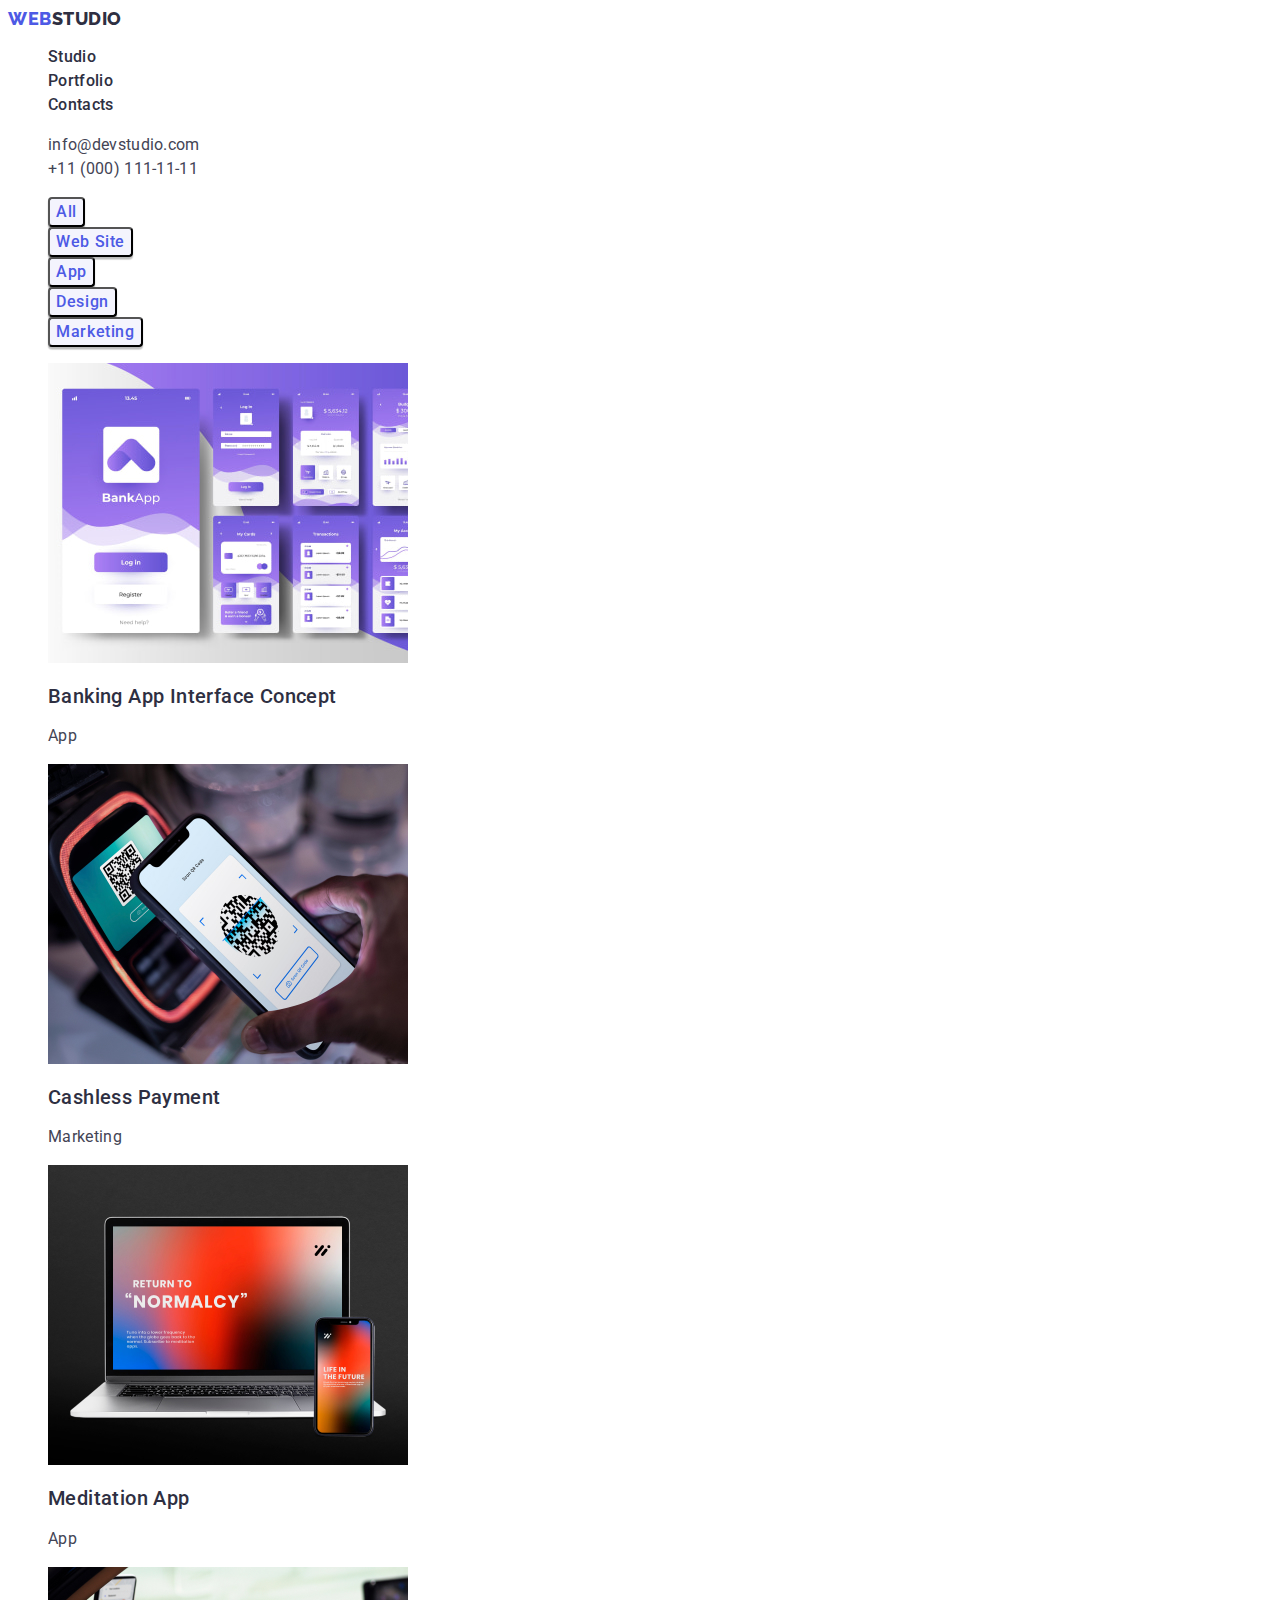
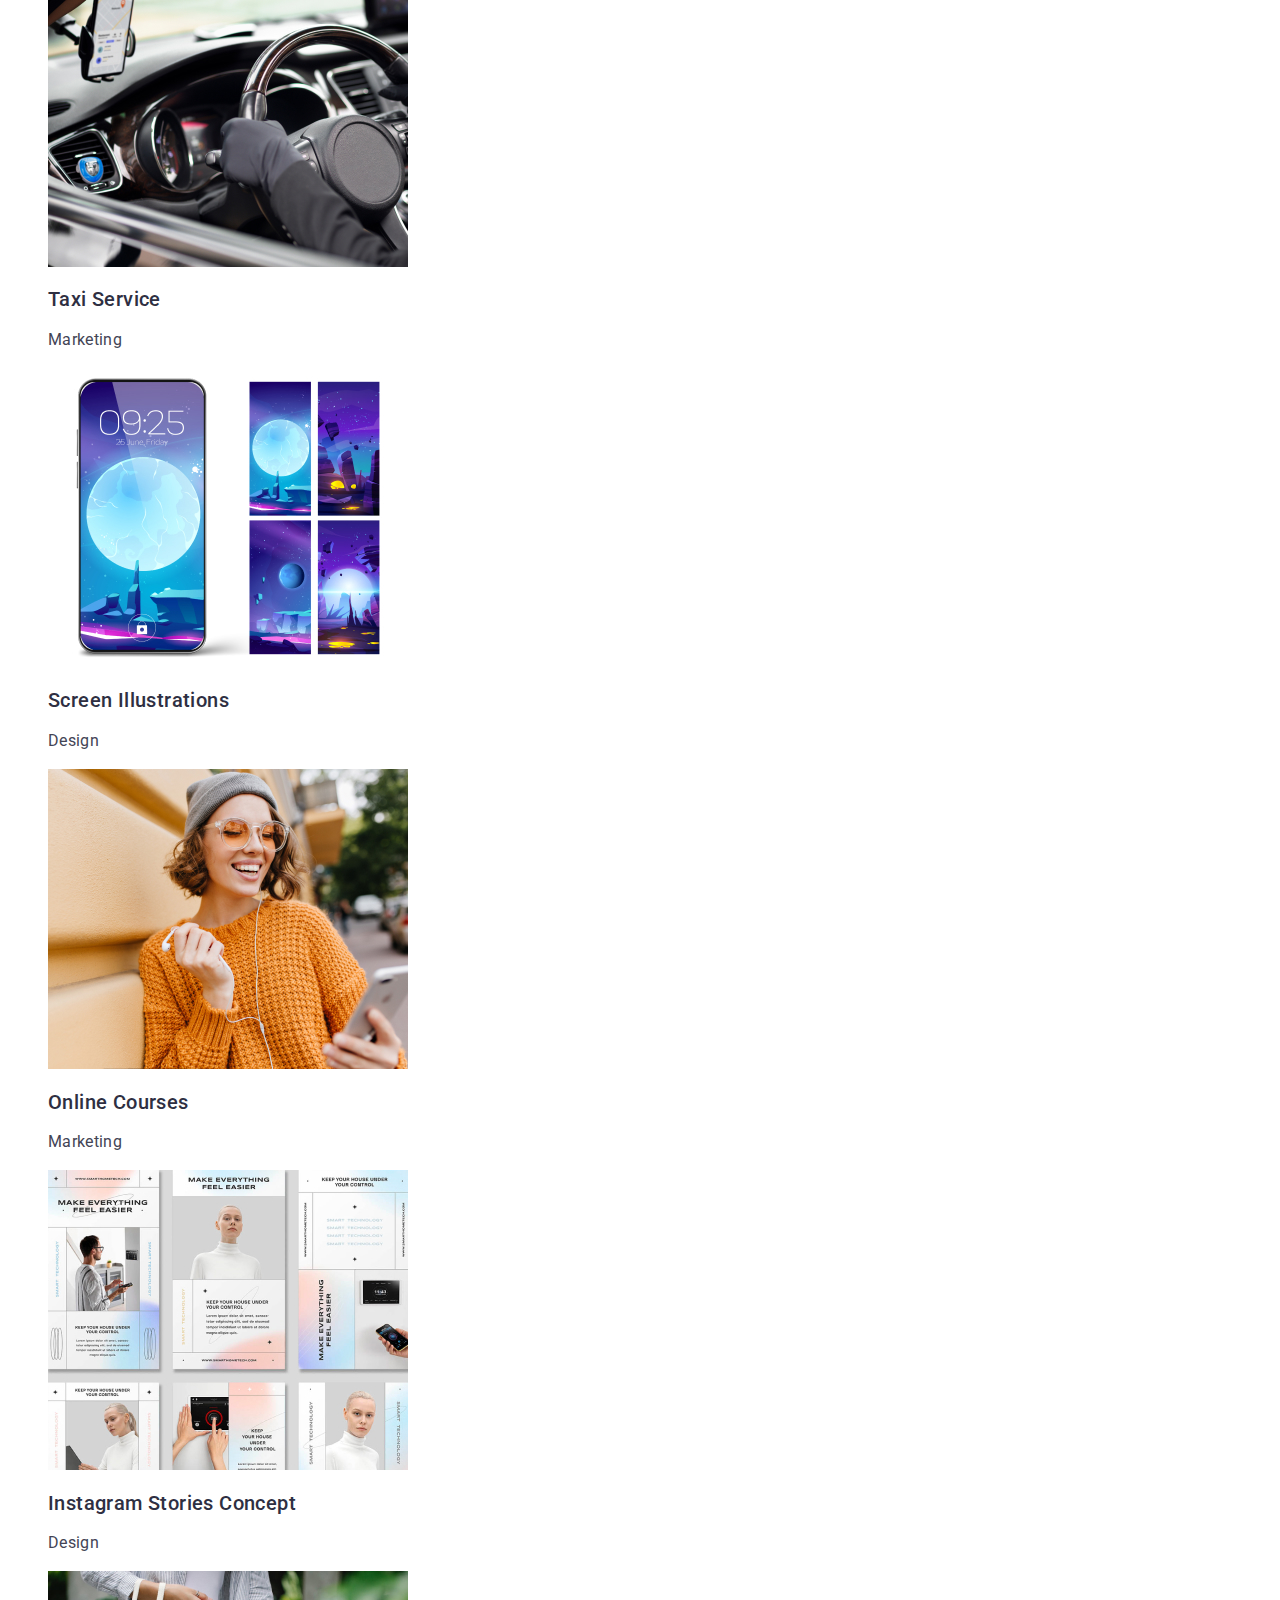
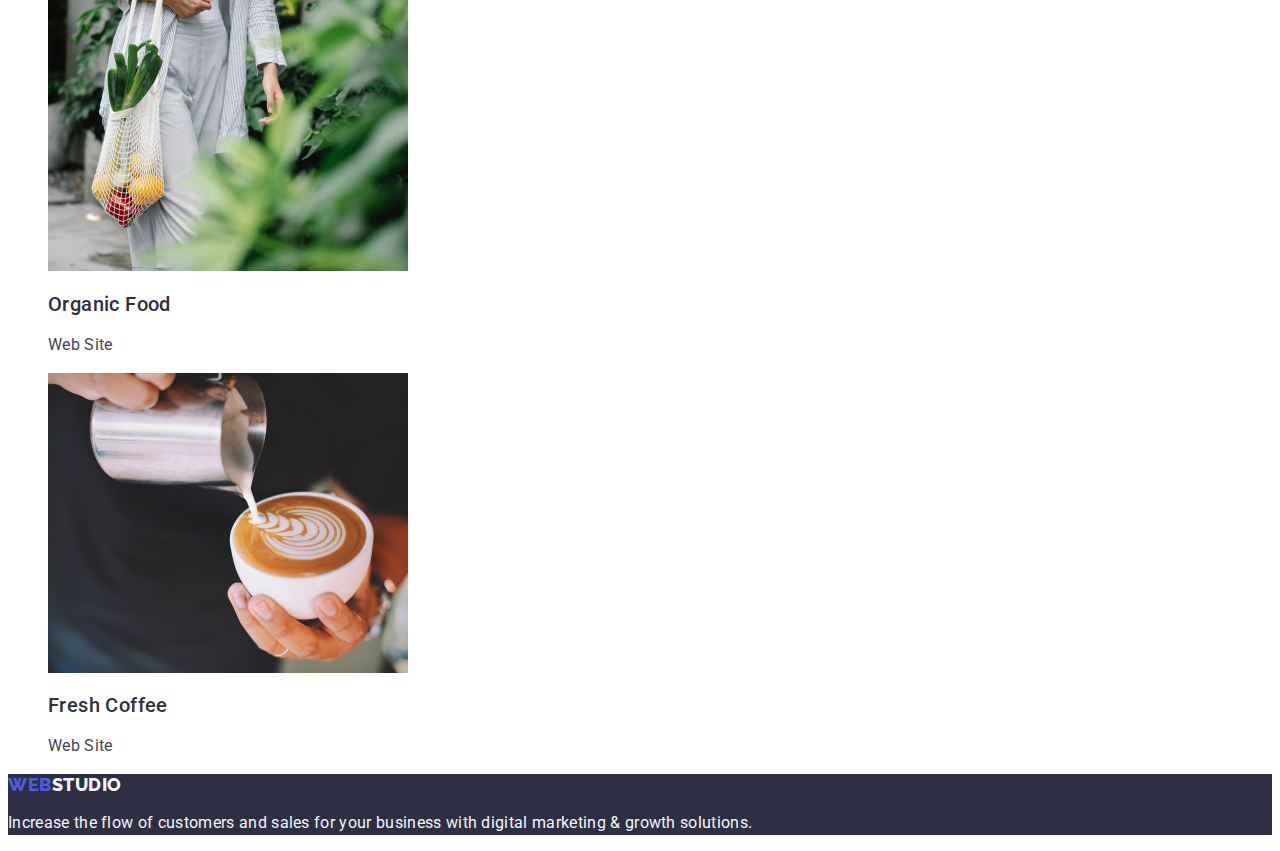
==== portfolio.html @ 4b286ef6 "hw3" ====
<!DOCTYPE html>
<html lang="en">
  <head>
    <meta charset="UTF-8" />
    <meta http-equiv="X-UA-Compatible" content="IE=edge" />
    <meta name="viewport" content="width=device-width, initial-scale=1.0" />
    <title>WebStudio</title>

    <link rel="preconnect" href="https://fonts.googleapis.com" />
    <link rel="preconnect" href="https://fonts.gstatic.com" crossorigin />
    <link
      href="https://fonts.googleapis.com/css2?family=Raleway:wght@800&family=Roboto:wght@400;500;700;900&display=swap"
      rel="stylesheet"
    />

    <link rel="stylesheet" href="./css/styles.css" />
  </head>
  <body class="body">
    <header class="header">
      <nav class="header-nav">
        <a class="logo link" href="./index.html">
          Web<span class="logo-span">Studio</span></a
        >
        <ul class="header-nav-list list">
          <li class="header-nav-items">
            <a class="header-nav-link link" href="./index.html">Studio</a>
          </li>
          <li class="header-nav-items">
            <a class="header-nav-link link" href="./portfolio.html"
              >Portfolio</a
            >
          </li>
          <li class="header-nav-items">
            <a class="header-nav-link link" href="">Contacts</a>
          </li>
        </ul>
      </nav>
      <address class="header-contact">
        <ul class="header-contact-list list">
          <li class="header-contact-item">
            <a class="header-contact-link link" href="mailto:info@devstudio.com"
              >info@devstudio.com</a
            >
          </li>
          <li class="header-contact-item">
            <a class="header-contact-link link" href="tel:+110001111111"
              >+11 (000) 111-11-11</a
            >
          </li>
        </ul>
      </address>
    </header>

    <!-- Filter or menu-->

    <main>
      <section>
        <h1 hidden>Portfolio</h1>
        <ul class="buttons-list list">
          <li>
            <button class="buttons-list-name button" type="button">All</button>
          </li>
          <li>
            <button class="buttons-list-name button" type="button">
              Web Site
            </button>
          </li>
          <li>
            <button class="buttons-list-name button" type="button">App</button>
          </li>
          <li>
            <button class="buttons-list-name button" type="button">
              Design
            </button>
          </li>
          <li>
            <button class="buttons-list-name button" type="button">
              Marketing
            </button>
          </li>
        </ul>

        <!-- Images Menu-->

        <ul class="works-list list">
          <li class="works-items">
            <a href="" class="link">
              <img
                class="works-images"
                src="./images/banking-app.jpg"
                alt="Banking App Interface Concept"
              />
              <h2 class="works-image-name">Banking App Interface Concept</h2>
              <p class="works-image-content">App</p>
            </a>
          </li>
          <li class="works-items">
            <a href="" class="link">
              <img
                class="works-images"
                src="./images/scan-qrc.jpg"
                alt="Cashless Payment"
              />
              <h2 class="works-image-name">Cashless Payment</h2>
              <p class="works-image-content">Marketing</p>
            </a>
          </li>
          <li class="works-items">
            <a href="" class="link">
              <img
                class="works-images"
                src="./images/medit-app.jpg"
                alt="Meditation App"
              />
              <h2 class="works-image-name">Meditation App</h2>
              <p class="works-image-content">App</p>
            </a>
          </li>
          <li class="works-items">
            <a href="" class="link">
              <img
                class="works-images"
                src="./images/taxi-service.jpg"
                alt="Taxi Service"
              />
              <h2 class="works-image-name">Taxi Service</h2>
              <p class="works-image-content">Marketing</p>
            </a>
          </li>
          <li class="works-items">
            <a href="" class="link">
              <img
                class="works-images"
                src="./images/scr-illust.jpg"
                alt="Screen Illustrations"
              />
              <h2 class="works-image-name">Screen Illustrations</h2>
              <p class="works-image-content">Design</p>
            </a>
          </li>
          <li class="works-items">
            <a href="" class="link">
              <img
                class="works-images"
                src="./images/online-cour.jpg"
                alt="Online Courses"
              />
              <h2 class="works-image-name">Online Courses</h2>
              <p class="works-image-content">Marketing</p>
            </a>
          </li>
          <li class="works-items">
            <a href="" class="link">
              <img
                class="works-images"
                src="./images/instagram.jpg"
                alt="Instagram Stories Concept"
              />
              <h2 class="works-image-name">Instagram Stories Concept</h2>
              <p class="works-image-content">Design</p>
            </a>
          </li>
          <li class="works-items">
            <a href="" class="link">
              <img
                class="works-images"
                src="./images/food.jpg"
                alt="Organic Food"
              />
              <h2 class="works-image-name">Organic Food</h2>
              <p class="works-image-content">Web Site</p>
            </a>
          </li>
          <li class="works-items">
            <a href="" class="link">
              <img
                class="works-images"
                src="./images/coffee.jpg"
                alt="Fresh Coffee"
              />
              <h2 class="works-image-name">Fresh Coffee</h2>
              <p class="works-image-content">Web Site</p>
            </a>
          </li>
        </ul>
      </section>
    </main>
    <footer class="footer">
      <a class="logo-footer link" href="./index.html"
        >Web<span class="footer-span">Studio</span></a
      >
      <p class="footer-content">
        Increase the flow of customers and sales for your business with digital
        marketing & growth solutions.
      </p>
    </footer>
  </body>
</html>
---- css/styles.css ----
:root {
  --navy-blue: #2e2f42;
  --slate: #434455;
  --white: #ffffff;
  --cornflower: #e7e9fc;
  --iris: #4d5ae5;
  --ocean: #404bbf;
  --cloud: #f4f4fd;
}

body {
  font-family: "Roboto", sans-serif;
  color: var(--slate);
  background-color: var(--white);
}

.button {
  cursor: pointer;
}

.link {
  text-decoration: none;
}
.link:hover,
.link:focus {
  color: var(--ocean);
}

.list {
  list-style: none;
}
/* Header */

/* .header {
} */

/* .header-nav {
} */

.logo {
  font-family: "Raleway", sans-serif;
  font-weight: 800;
  font-size: 18px;
  line-height: 1.17;
  letter-spacing: 0.03em;
  text-transform: uppercase;
  color: var(--iris);
}

.logo-span {
  color: var(--navy-blue);
}

/* .header-nav-list {
} */

/* .header-nav-items {
} */

.header-nav-link {
  font-weight: 500;
  font-size: 16px;
  line-height: 1.5;
  letter-spacing: 0.02em;
  color: var(--navy-blue);
}

.header-contact {
  font-style: normal;
}

/* .header-contact-list {
} */

/* .header-contact-item {
} */

.header-contact-link {
  font-size: 16px;
  line-height: 1.5;
  letter-spacing: 0.02em;
  color: var(--slate);
}

/* Hero image */

.hero {
  background-color: var(--navy-blue);
}
.hero-title {
  font-weight: 700;
  font-size: 56px;
  line-height: 1.07;
  text-align: center;
  letter-spacing: 0.02em;
  color: var(--white);
}
.hero-button {
  font-family: "Roboto", sans-serif;
  width: 169px;
  height: 56px;
  background-color: var(--iris);
  box-shadow: 0px 4px 4px rgba(0, 0, 0, 0.15);
  border-radius: 4px;

  font-weight: 500;
  font-size: 16px;
  line-height: 1.5;
  letter-spacing: 0.04em;
  color: var(--white);
}

.hero-button:focus,
.hero-button:hover {
  background-color: var(--ocean);
  color: var(--ocean);
}

/* Technology list */

/* .technology {
} */

/* .technology-title{
 } */

/* .technology-list {
} */

.technology-list-items {
  width: 264px;
}
.technology-items-name {
  font-weight: 500;
  font-size: 20px;
  line-height: 1.2;
  letter-spacing: 0.02em;
  color: var(--navy-blue);
}
.technology-items-content {
  font-size: 16px;
  line-height: 1.5;
  letter-spacing: 0.02em;
  color: var(--slate);
}

/* Product list */

/* .product {
} */

.product-title {
  font-weight: 700;
  font-size: 36px;
  line-height: 1.11;
  text-align: center;
  letter-spacing: 0.02em;
  text-transform: capitalize;
  color: var(--navy-blue);
}

/* .product-list {
} */

/* .product-list-items {
} */

/* .product-images {
} */

/* Team */

.team {
  background: var(--cloud);
}
.team-title {
  font-weight: 700;
  font-size: 36px;
  line-height: 1.11;
  text-align: center;
  letter-spacing: 0.02em;
  text-transform: capitalize;
  color: var(--navy-blue);
}

/* .team-list {
} */

.team-list-items {
  background: var(--white);
  box-shadow: 0px 1px 6px rgba(46, 47, 66, 0.08),
    0px 1px 1px rgba(46, 47, 66, 0.16), 0px 2px 1px rgba(46, 47, 66, 0.08);
  border-radius: 0px 0px 4px 4px;
}

.team-item-photo {
  width: 264px;
  height: 260px;
}

.team-person-name {
  font-weight: 500;
  font-size: 20px;
  line-height: 1.2;
  text-align: center;
  letter-spacing: 0.02em;
  color: var(--navy-blue);
}

.team-person-job {
  font-weight: 400;
  font-size: 16px;
  line-height: 1.5;
  text-align: center;
  letter-spacing: 0.02em;
  color: var(--slate);
}

/* Footer */

.footer {
  background: var(--navy-blue);
}

.logo-footer {
  font-family: "Raleway", sans-serif;
  font-weight: 800;
  font-size: 18px;
  line-height: 1.17;
  align-items: center;
  letter-spacing: 0.03em;
  color: var(--iris);
  text-transform: uppercase;
}

.footer-span {
  color: var(--cloud);
}

.footer-content {
  font-size: 16px;
  line-height: 1.5;
  letter-spacing: 0.02em;
  color: var(--cloud);
}

/* Portfolio page */

/* .buttons {
} */

/* .buttons-list {
 
} */

.buttons-list-name:hover,
.buttons-list-name:focus {
  color: var(--white);
  background: var(--ocean);
}

.buttons-list-name {
  font-family: "Roboto", sans-serif;
  font-weight: 500;
  font-size: 16px;
  line-height: 24px;
  text-align: center;
  letter-spacing: 0.04em;
  color: var(--iris);
  background: var(--cloud);
  box-shadow: 0px 3px 1px rgba(0, 0, 0, 0.1), 0px 2px 1px rgba(0, 0, 0, 0.08),
    0px 2px 2px rgba(0, 0, 0, 0.12);
  border-radius: 4px;
}

/* Works list */

/* .works-list {
} */

/* .works-items {
} */

/* .works-images {
} */

.works-image-name {
  font-weight: 500;
  font-size: 20px;
  line-height: 1.2;
  letter-spacing: 0.02em;
  color: var(--navy-blue);
}
.works-image-content {
  font-size: 16px;
  line-height: 1.5;
  letter-spacing: 0.02em;
  color: var(--slate);
}
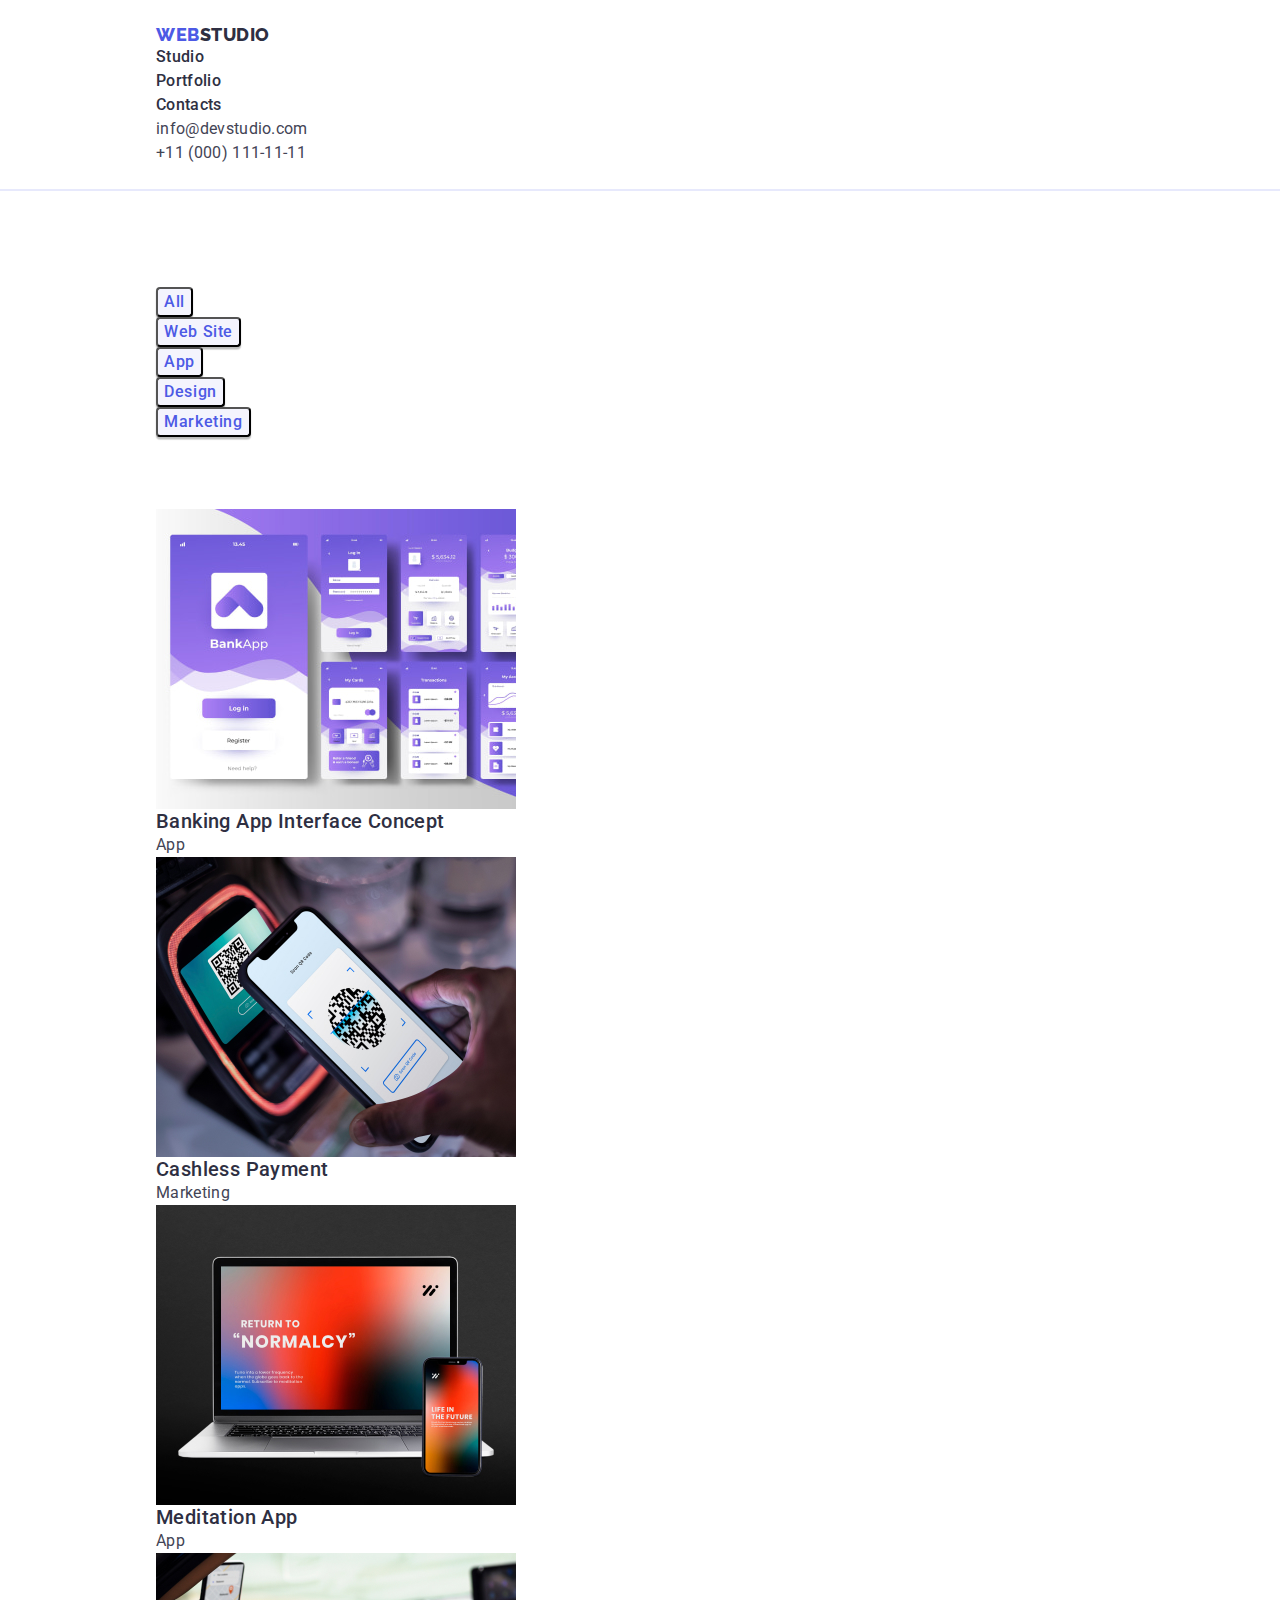
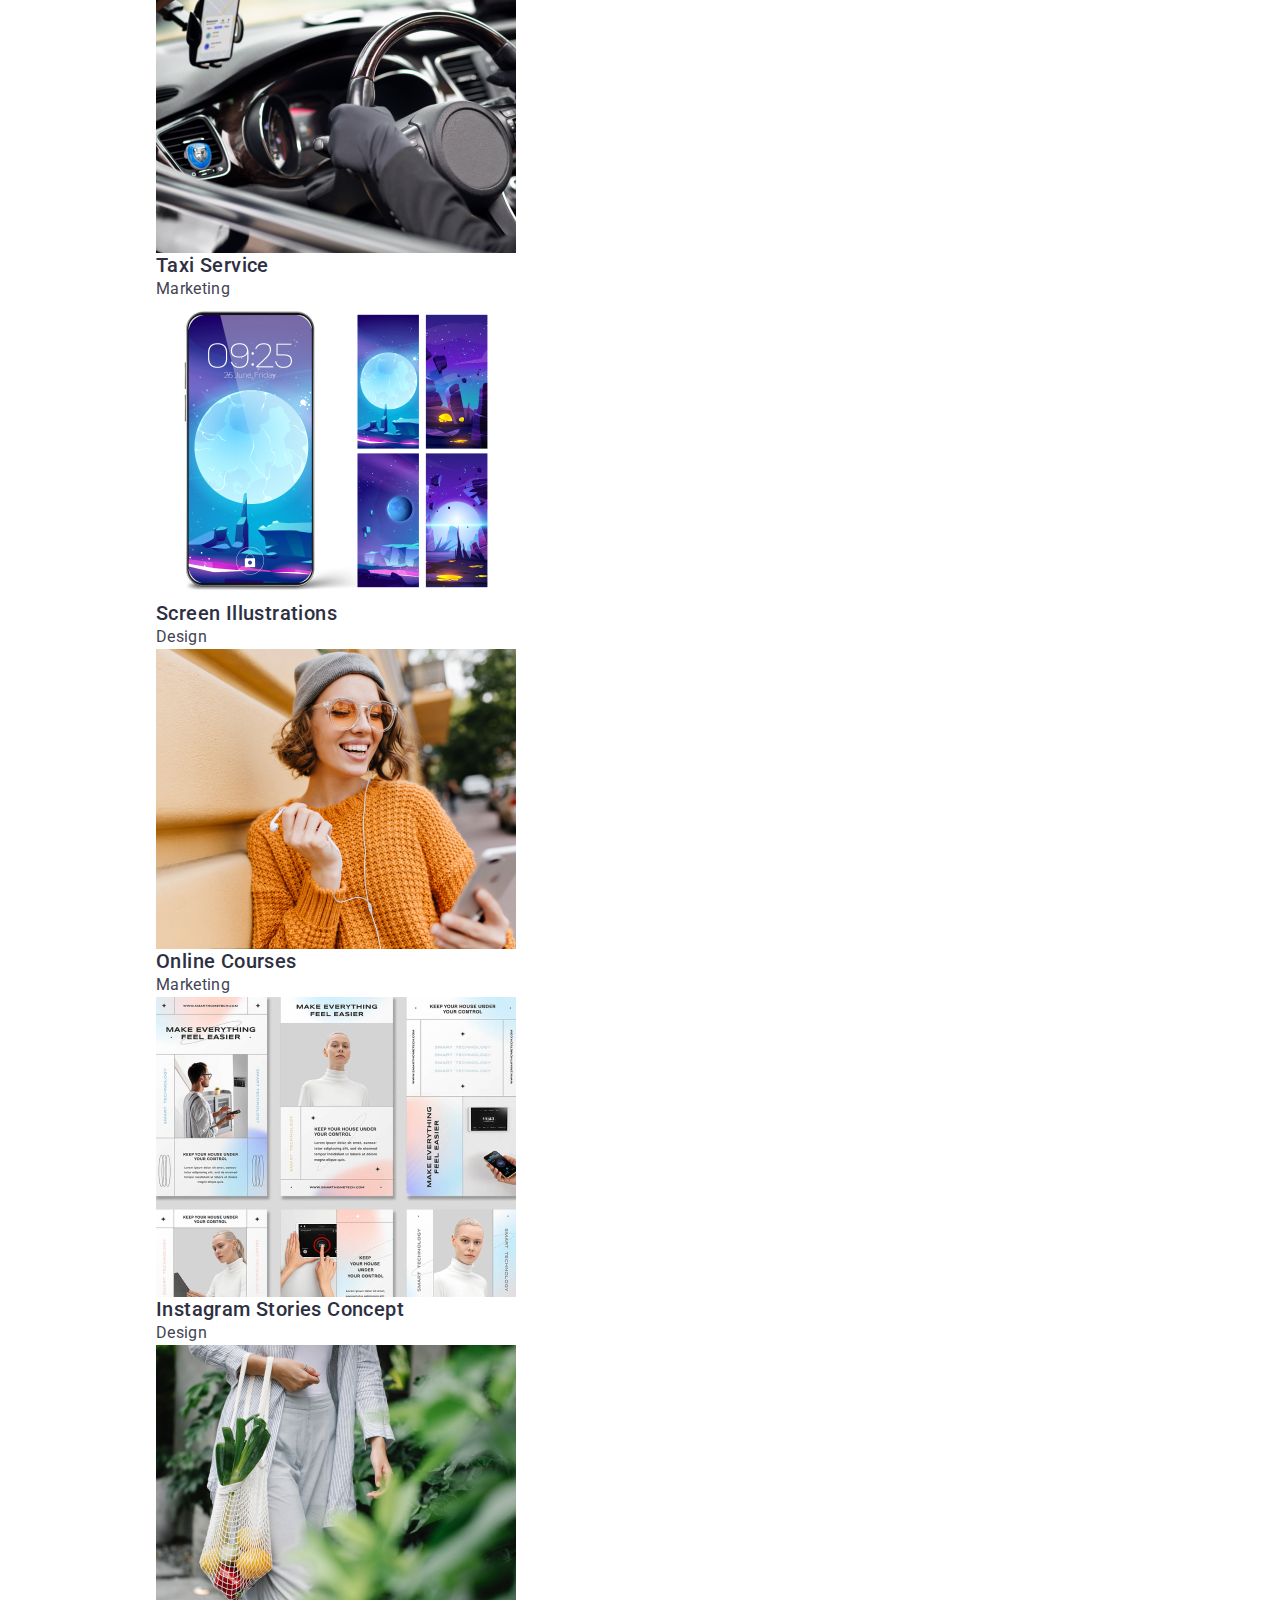
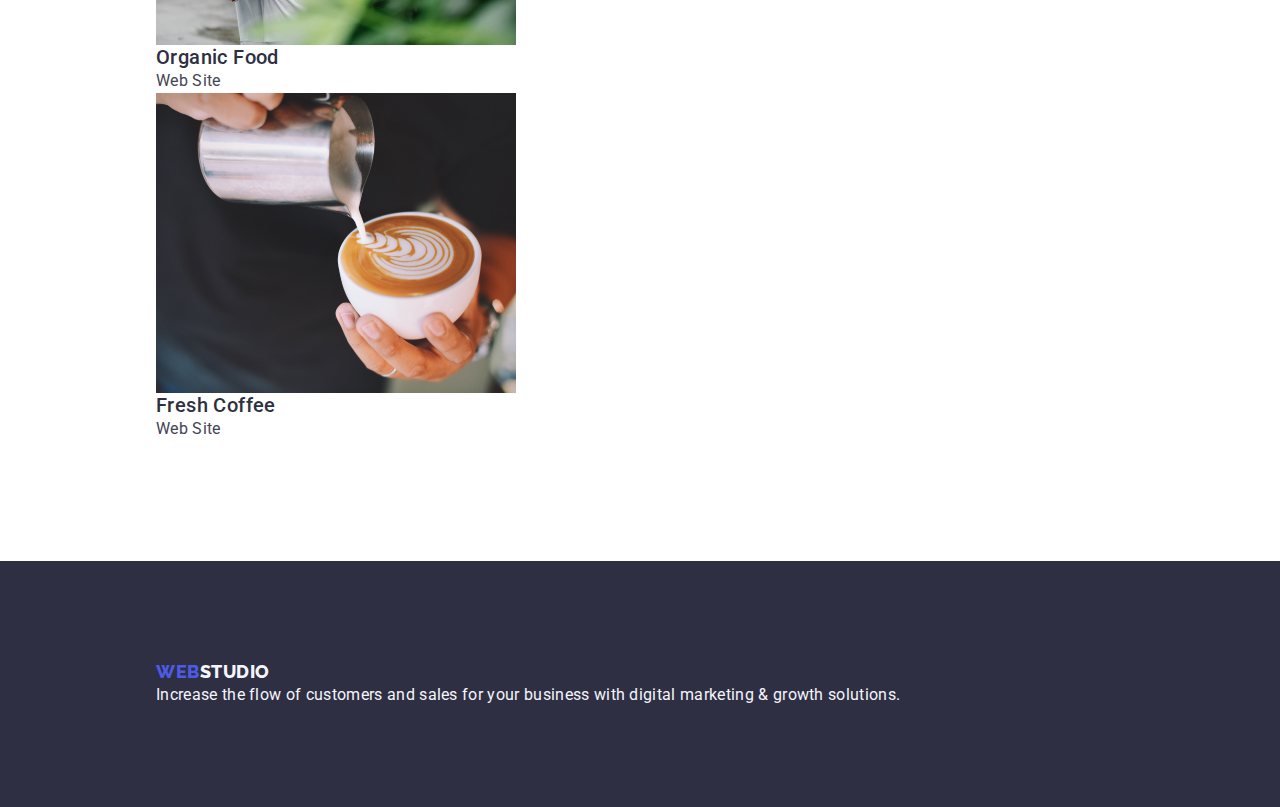
==== commit 13fef782: "1/2 work done" ====
--- a/portfolio.html
+++ b/portfolio.html
@@ -13,186 +13,206 @@
       rel="stylesheet"
     />
 
+    <link
+      rel="stylesheet"
+      href="https://cdnjs.cloudflare.com/ajax/libs/modern-normalize/1.1.0/modern-normalize.css"
+      integrity="sha512-Y0MM+V6ymRKN2zStTqzQ227DWhhp4Mzdo6gnlRnuaNCbc+YN/ZH0sBCLTM4M0oSy9c9VKiCvd4Jk44aCLrNS5Q=="
+      crossorigin="anonymous"
+      referrerpolicy="no-referrer"
+    />
+
     <link rel="stylesheet" href="./css/styles.css" />
   </head>
   <body class="body">
     <header class="header">
-      <nav class="header-nav">
-        <a class="logo link" href="./index.html">
-          Web<span class="logo-span">Studio</span></a
-        >
-        <ul class="header-nav-list list">
-          <li class="header-nav-items">
-            <a class="header-nav-link link" href="./index.html">Studio</a>
-          </li>
-          <li class="header-nav-items">
-            <a class="header-nav-link link" href="./portfolio.html"
-              >Portfolio</a
-            >
-          </li>
-          <li class="header-nav-items">
-            <a class="header-nav-link link" href="">Contacts</a>
-          </li>
-        </ul>
-      </nav>
-      <address class="header-contact">
-        <ul class="header-contact-list list">
-          <li class="header-contact-item">
-            <a class="header-contact-link link" href="mailto:info@devstudio.com"
-              >info@devstudio.com</a
-            >
-          </li>
-          <li class="header-contact-item">
-            <a class="header-contact-link link" href="tel:+110001111111"
-              >+11 (000) 111-11-11</a
-            >
-          </li>
-        </ul>
-      </address>
+      <div class="container">
+        <nav class="header-nav">
+          <a class="logo link" href="./index.html">
+            Web<span class="logo-span">Studio</span></a
+          >
+          <ul class="header-nav-list list">
+            <li class="header-nav-items">
+              <a class="header-nav-link link" href="./index.html">Studio</a>
+            </li>
+            <li class="header-nav-items">
+              <a class="header-nav-link link" href="./portfolio.html"
+                >Portfolio</a
+              >
+            </li>
+            <li class="header-nav-items">
+              <a class="header-nav-link link" href="">Contacts</a>
+            </li>
+          </ul>
+        </nav>
+        <address class="header-contact">
+          <ul class="header-contact-list list">
+            <li class="header-contact-item">
+              <a
+                class="header-contact-link link"
+                href="mailto:info@devstudio.com"
+                >info@devstudio.com</a
+              >
+            </li>
+            <li class="header-contact-item">
+              <a class="header-contact-link link" href="tel:+110001111111"
+                >+11 (000) 111-11-11</a
+              >
+            </li>
+          </ul>
+        </address>
+      </div>
     </header>
 
     <!-- Filter or menu-->
 
     <main>
-      <section>
-        <h1 hidden>Portfolio</h1>
-        <ul class="buttons-list list">
-          <li>
-            <button class="buttons-list-name button" type="button">All</button>
-          </li>
-          <li>
-            <button class="buttons-list-name button" type="button">
-              Web Site
-            </button>
-          </li>
-          <li>
-            <button class="buttons-list-name button" type="button">App</button>
-          </li>
-          <li>
-            <button class="buttons-list-name button" type="button">
-              Design
-            </button>
-          </li>
-          <li>
-            <button class="buttons-list-name button" type="button">
-              Marketing
-            </button>
-          </li>
-        </ul>
-
-        <!-- Images Menu-->
-
-        <ul class="works-list list">
-          <li class="works-items">
-            <a href="" class="link">
-              <img
-                class="works-images"
-                src="./images/banking-app.jpg"
-                alt="Banking App Interface Concept"
-              />
-              <h2 class="works-image-name">Banking App Interface Concept</h2>
-              <p class="works-image-content">App</p>
-            </a>
-          </li>
-          <li class="works-items">
-            <a href="" class="link">
-              <img
-                class="works-images"
-                src="./images/scan-qrc.jpg"
-                alt="Cashless Payment"
-              />
-              <h2 class="works-image-name">Cashless Payment</h2>
-              <p class="works-image-content">Marketing</p>
-            </a>
-          </li>
-          <li class="works-items">
-            <a href="" class="link">
-              <img
-                class="works-images"
-                src="./images/medit-app.jpg"
-                alt="Meditation App"
-              />
-              <h2 class="works-image-name">Meditation App</h2>
-              <p class="works-image-content">App</p>
-            </a>
-          </li>
-          <li class="works-items">
-            <a href="" class="link">
-              <img
-                class="works-images"
-                src="./images/taxi-service.jpg"
-                alt="Taxi Service"
-              />
-              <h2 class="works-image-name">Taxi Service</h2>
-              <p class="works-image-content">Marketing</p>
-            </a>
-          </li>
-          <li class="works-items">
-            <a href="" class="link">
-              <img
-                class="works-images"
-                src="./images/scr-illust.jpg"
-                alt="Screen Illustrations"
-              />
-              <h2 class="works-image-name">Screen Illustrations</h2>
-              <p class="works-image-content">Design</p>
-            </a>
-          </li>
-          <li class="works-items">
-            <a href="" class="link">
-              <img
-                class="works-images"
-                src="./images/online-cour.jpg"
-                alt="Online Courses"
-              />
-              <h2 class="works-image-name">Online Courses</h2>
-              <p class="works-image-content">Marketing</p>
-            </a>
-          </li>
-          <li class="works-items">
-            <a href="" class="link">
-              <img
-                class="works-images"
-                src="./images/instagram.jpg"
-                alt="Instagram Stories Concept"
-              />
-              <h2 class="works-image-name">Instagram Stories Concept</h2>
-              <p class="works-image-content">Design</p>
-            </a>
-          </li>
-          <li class="works-items">
-            <a href="" class="link">
-              <img
-                class="works-images"
-                src="./images/food.jpg"
-                alt="Organic Food"
-              />
-              <h2 class="works-image-name">Organic Food</h2>
-              <p class="works-image-content">Web Site</p>
-            </a>
-          </li>
-          <li class="works-items">
-            <a href="" class="link">
-              <img
-                class="works-images"
-                src="./images/coffee.jpg"
-                alt="Fresh Coffee"
-              />
-              <h2 class="works-image-name">Fresh Coffee</h2>
-              <p class="works-image-content">Web Site</p>
-            </a>
-          </li>
-        </ul>
+      <section class="portfolio">
+        <div class="container">
+          <h1 hidden>Portfolio</h1>
+          <ul class="buttons-list list">
+            <li>
+              <button class="buttons-list-name button" type="button">
+                All
+              </button>
+            </li>
+            <li>
+              <button class="buttons-list-name button" type="button">
+                Web Site
+              </button>
+            </li>
+            <li>
+              <button class="buttons-list-name button" type="button">
+                App
+              </button>
+            </li>
+            <li>
+              <button class="buttons-list-name button" type="button">
+                Design
+              </button>
+            </li>
+            <li>
+              <button class="buttons-list-name button" type="button">
+                Marketing
+              </button>
+            </li>
+          </ul>
+
+          <!-- Images Menu-->
+
+          <ul class="works-list list">
+            <li class="works-items">
+              <a href="" class="link">
+                <img
+                  class="works-images"
+                  src="./images/banking-app.jpg"
+                  alt="Banking App Interface Concept"
+                />
+                <h2 class="works-image-name">Banking App Interface Concept</h2>
+                <p class="works-image-content">App</p>
+              </a>
+            </li>
+            <li class="works-items">
+              <a href="" class="link">
+                <img
+                  class="works-images"
+                  src="./images/scan-qrc.jpg"
+                  alt="Cashless Payment"
+                />
+                <h2 class="works-image-name">Cashless Payment</h2>
+                <p class="works-image-content">Marketing</p>
+              </a>
+            </li>
+            <li class="works-items">
+              <a href="" class="link">
+                <img
+                  class="works-images"
+                  src="./images/medit-app.jpg"
+                  alt="Meditation App"
+                />
+                <h2 class="works-image-name">Meditation App</h2>
+                <p class="works-image-content">App</p>
+              </a>
+            </li>
+            <li class="works-items">
+              <a href="" class="link">
+                <img
+                  class="works-images"
+                  src="./images/taxi-service.jpg"
+                  alt="Taxi Service"
+                />
+                <h2 class="works-image-name">Taxi Service</h2>
+                <p class="works-image-content">Marketing</p>
+              </a>
+            </li>
+            <li class="works-items">
+              <a href="" class="link">
+                <img
+                  class="works-images"
+                  src="./images/scr-illust.jpg"
+                  alt="Screen Illustrations"
+                />
+                <h2 class="works-image-name">Screen Illustrations</h2>
+                <p class="works-image-content">Design</p>
+              </a>
+            </li>
+            <li class="works-items">
+              <a href="" class="link">
+                <img
+                  class="works-images"
+                  src="./images/online-cour.jpg"
+                  alt="Online Courses"
+                />
+                <h2 class="works-image-name">Online Courses</h2>
+                <p class="works-image-content">Marketing</p>
+              </a>
+            </li>
+            <li class="works-items">
+              <a href="" class="link">
+                <img
+                  class="works-images"
+                  src="./images/instagram.jpg"
+                  alt="Instagram Stories Concept"
+                />
+                <h2 class="works-image-name">Instagram Stories Concept</h2>
+                <p class="works-image-content">Design</p>
+              </a>
+            </li>
+            <li class="works-items">
+              <a href="" class="link">
+                <img
+                  class="works-images"
+                  src="./images/food.jpg"
+                  alt="Organic Food"
+                />
+                <h2 class="works-image-name">Organic Food</h2>
+                <p class="works-image-content">Web Site</p>
+              </a>
+            </li>
+            <li class="works-items">
+              <a href="" class="link">
+                <img
+                  class="works-images"
+                  src="./images/coffee.jpg"
+                  alt="Fresh Coffee"
+                />
+                <h2 class="works-image-name">Fresh Coffee</h2>
+                <p class="works-image-content">Web Site</p>
+              </a>
+            </li>
+          </ul>
+        </div>
       </section>
     </main>
     <footer class="footer">
-      <a class="logo-footer link" href="./index.html"
-        >Web<span class="footer-span">Studio</span></a
-      >
-      <p class="footer-content">
-        Increase the flow of customers and sales for your business with digital
-        marketing & growth solutions.
-      </p>
+      <div class="container">
+        <a class="logo-footer link" href="./index.html"
+          >Web<span class="footer-span">Studio</span></a
+        >
+        <p class="footer-content">
+          Increase the flow of customers and sales for your business with
+          digital marketing & growth solutions.
+        </p>
+      </div>
     </footer>
   </body>
 </html>
--- a/css/styles.css
+++ b/css/styles.css
@@ -8,6 +8,25 @@
   --cloud: #f4f4fd;
 }
 
+p,
+h1,
+h2,
+h3,
+h4,
+h5,
+h6 {
+  margin: 0;
+}
+
+ul {
+  margin: 0;
+  padding-left: 0;
+}
+
+img {
+  display: block;
+}
+
 body {
   font-family: "Roboto", sans-serif;
   color: var(--slate);
@@ -29,10 +48,28 @@
 .list {
   list-style: none;
 }
+
+.container {
+  width: 1470px;
+  padding-left: 156px;
+  padding-right: 156px;
+  margin: 0 auto;
+}
+
+.section {
+  padding-bottom: 120px;
+  padding-top: 120px;
+}
+
 /* Header */
 
-/* .header {
-} */
+.header {
+  padding-top: 24px;
+  padding-bottom: 24px;
+  border-bottom: var(--cornflower);
+  border-bottom-style: solid;
+  border-bottom-width: 2px;
+}
 
 /* .header-nav {
 } */
@@ -86,6 +123,8 @@
 
 .hero {
   background-color: var(--navy-blue);
+  padding-top: 188px;
+  padding-bottom: 292px;
 }
 .hero-title {
   font-weight: 700;
@@ -102,6 +141,7 @@
   background-color: var(--iris);
   box-shadow: 0px 4px 4px rgba(0, 0, 0, 0.15);
   border-radius: 4px;
+  margin-top: 48px;
 
   font-weight: 500;
   font-size: 16px;
@@ -113,7 +153,6 @@
 .hero-button:focus,
 .hero-button:hover {
   background-color: var(--ocean);
-  color: var(--ocean);
 }
 
 /* Technology list */
@@ -220,6 +259,8 @@
 
 .footer {
   background: var(--navy-blue);
+  padding-top: 100px;
+  padding-bottom: 100px;
 }
 
 .logo-footer {
@@ -246,12 +287,14 @@
 
 /* Portfolio page */
 
-/* .buttons {
-} */
-
-/* .buttons-list {
- 
-} */
+.portfolio {
+  padding-top: 96px;
+  padding-bottom: 120px;
+}
+
+.buttons-list {
+  margin-bottom: 72px;
+}
 
 .buttons-list-name:hover,
 .buttons-list-name:focus {
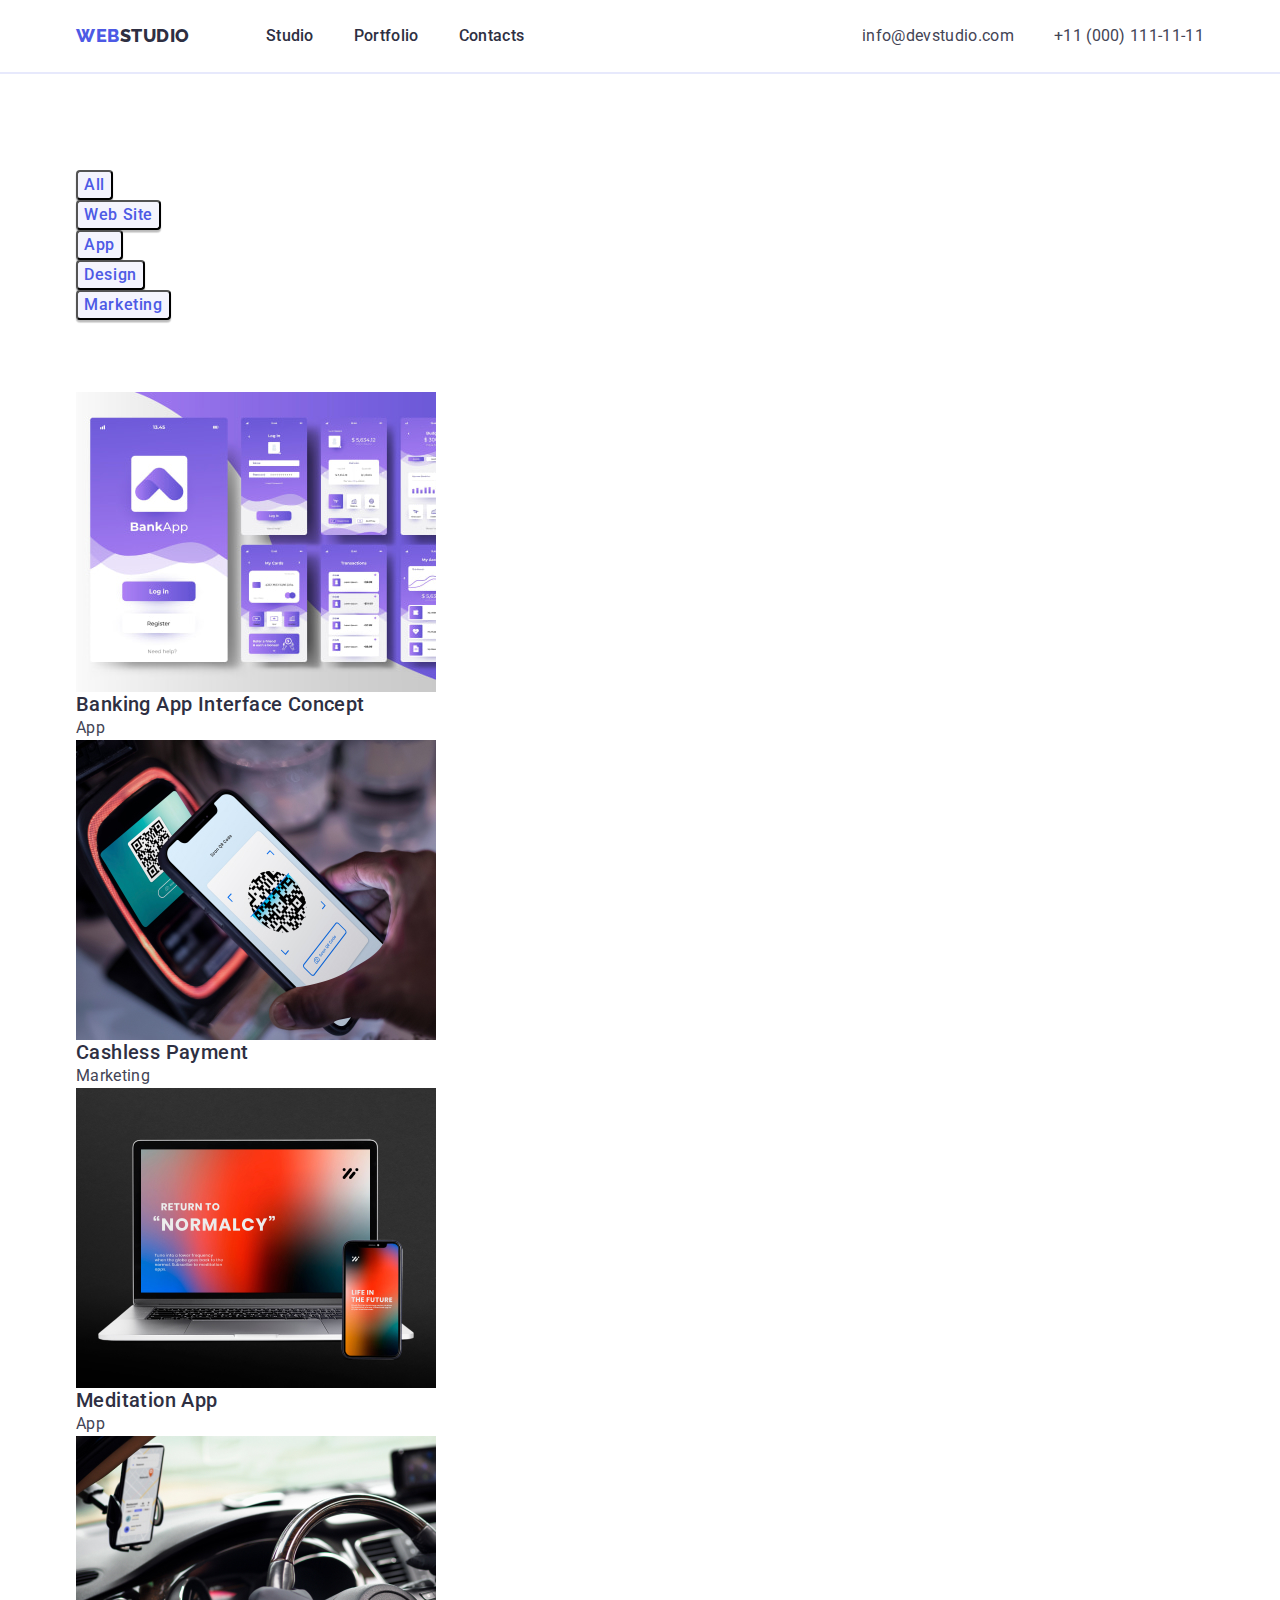
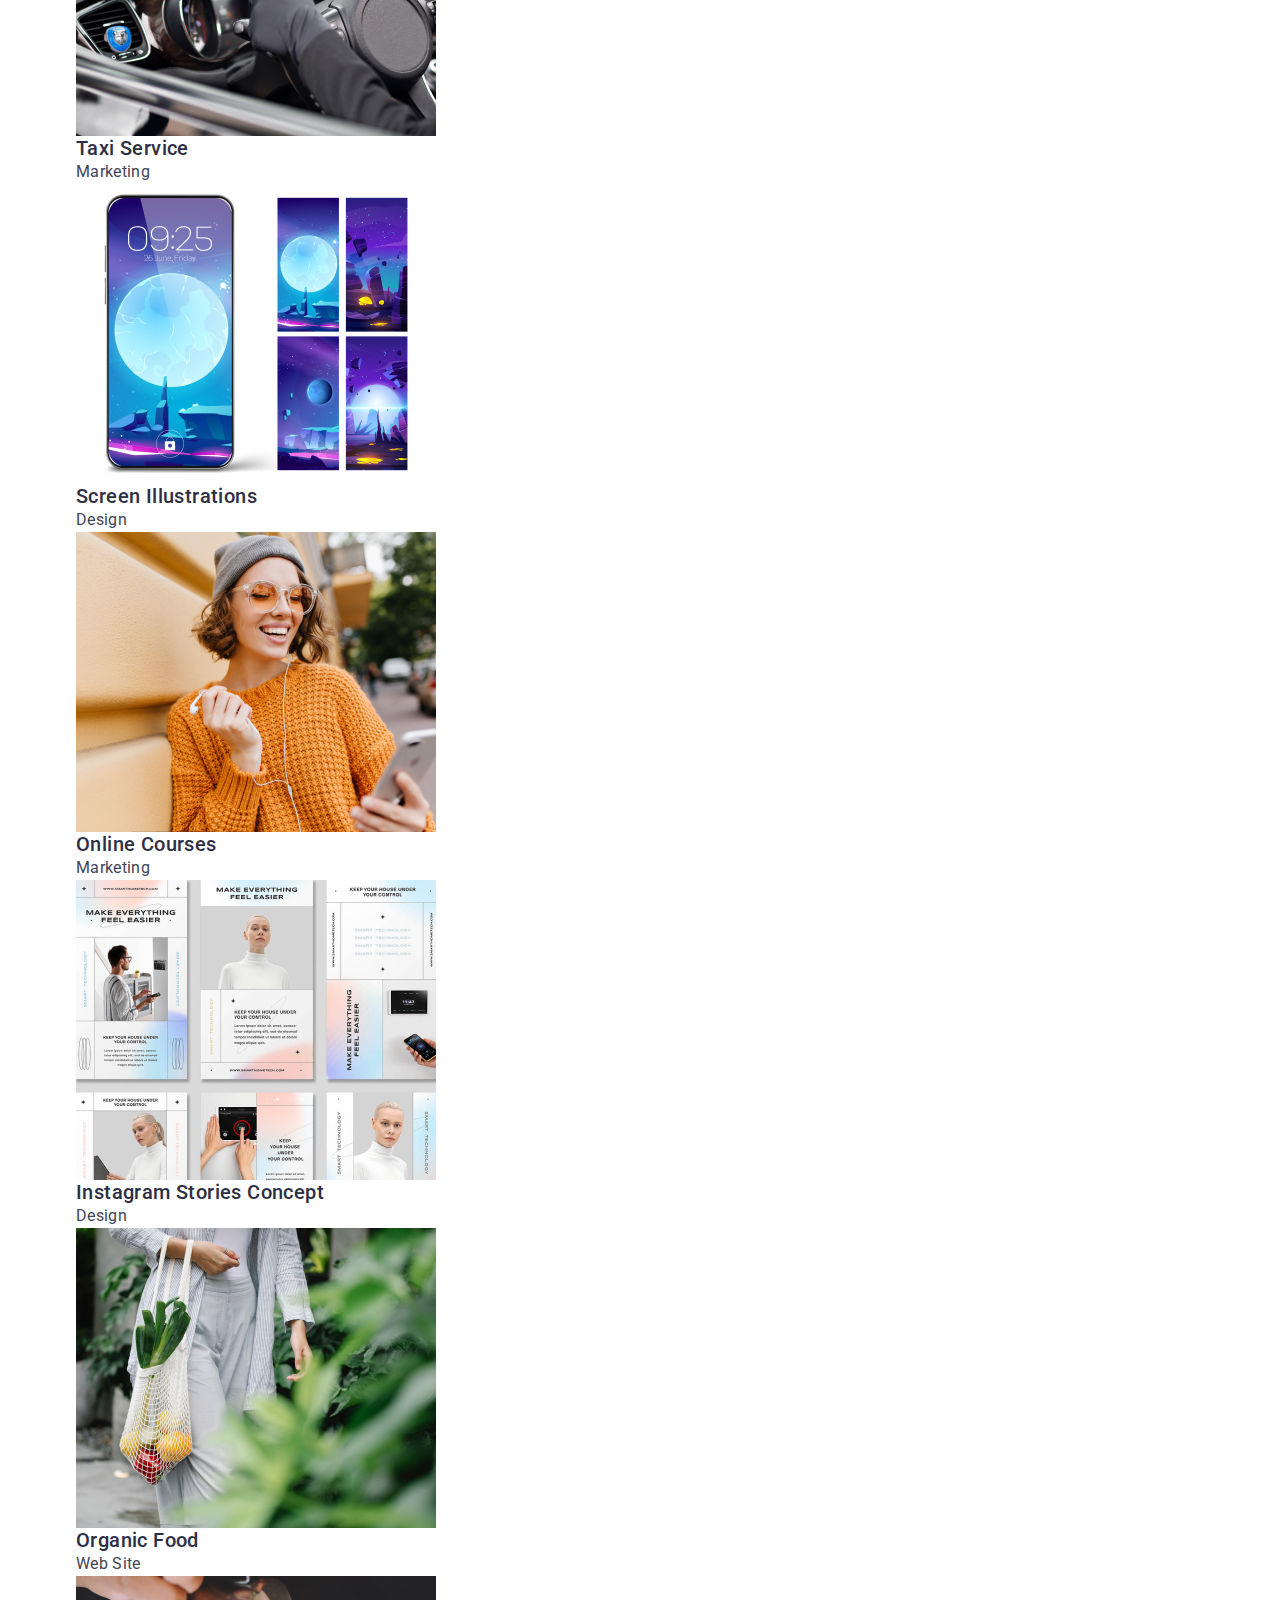
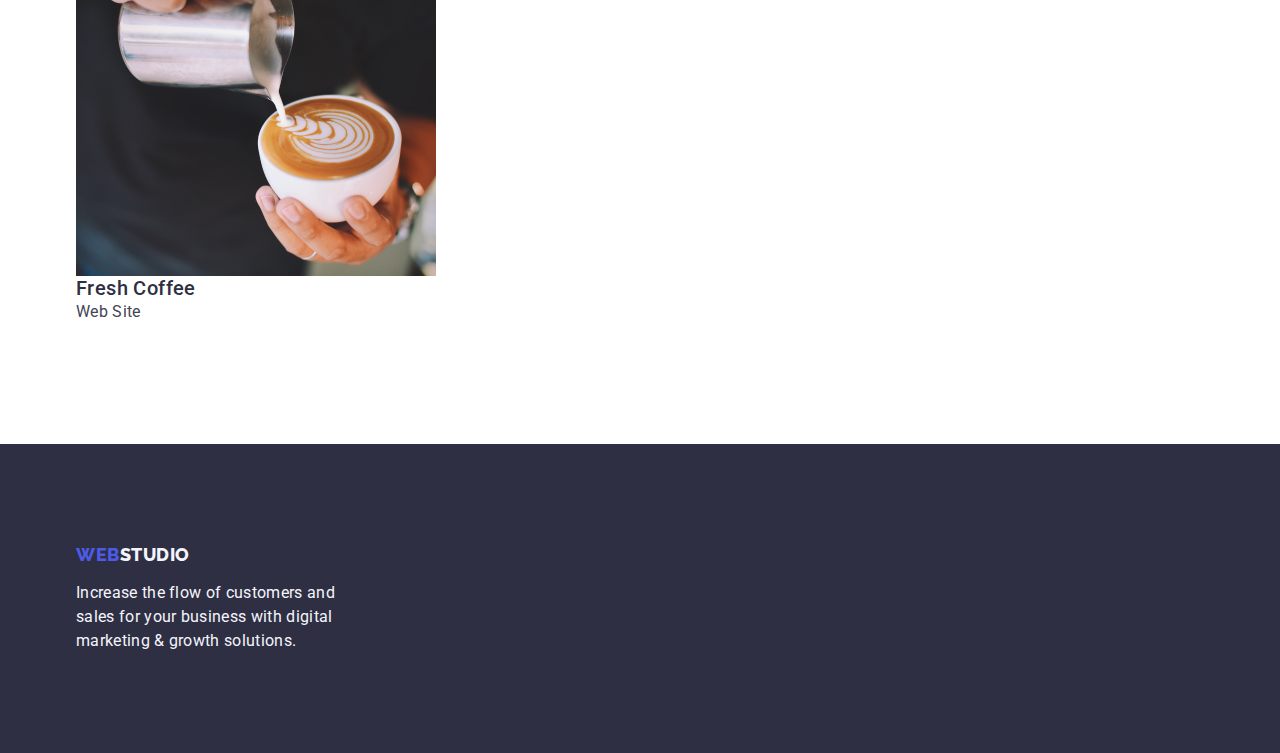
==== commit 952f12a5: "done 1-t page" ====
--- a/portfolio.html
+++ b/portfolio.html
@@ -25,7 +25,7 @@
   </head>
   <body class="body">
     <header class="header">
-      <div class="container">
+      <div class="container header-container">
         <nav class="header-nav">
           <a class="logo link" href="./index.html">
             Web<span class="logo-span">Studio</span></a
--- a/css/styles.css
+++ b/css/styles.css
@@ -50,9 +50,9 @@
 }
 
 .container {
-  width: 1470px;
-  padding-left: 156px;
-  padding-right: 156px;
+  width: 1158px;
+  padding-left: 15px;
+  padding-right: 15px;
   margin: 0 auto;
 }
 
@@ -61,7 +61,7 @@
   padding-top: 120px;
 }
 
-/* Header */
+/*-------------------------- Header --------------------------*/
 
 .header {
   padding-top: 24px;
@@ -71,8 +71,15 @@
   border-bottom-width: 2px;
 }
 
-/* .header-nav {
-} */
+.header-container {
+  display: flex;
+}
+
+.header-nav {
+  display: flex;
+  align-items: center;
+  margin-right: auto;
+}
 
 .logo {
   font-family: "Raleway", sans-serif;
@@ -88,8 +95,11 @@
   color: var(--navy-blue);
 }
 
-/* .header-nav-list {
-} */
+.header-nav-list {
+  display: flex;
+  gap: 40px;
+  margin-left: 76px;
+}
 
 /* .header-nav-items {
 } */
@@ -106,8 +116,11 @@
   font-style: normal;
 }
 
-/* .header-contact-list {
-} */
+.header-contact-list {
+  display: flex;
+  align-items: center;
+  gap: 40px;
+}
 
 /* .header-contact-item {
 } */
@@ -119,14 +132,21 @@
   color: var(--slate);
 }
 
-/* Hero image */
+/*-------------------------- Hero image --------------------------*/
 
 .hero {
   background-color: var(--navy-blue);
-  padding-top: 188px;
-  padding-bottom: 292px;
-}
+  padding: 188px 0;
+}
+
+.hero-container {
+  display: flex;
+  align-items: center;
+  flex-direction: column;
+}
+
 .hero-title {
+  width: 496px;
   font-weight: 700;
   font-size: 56px;
   line-height: 1.07;
@@ -142,6 +162,7 @@
   box-shadow: 0px 4px 4px rgba(0, 0, 0, 0.15);
   border-radius: 4px;
   margin-top: 48px;
+  border: none;
 
   font-weight: 500;
   font-size: 16px;
@@ -155,7 +176,7 @@
   background-color: var(--ocean);
 }
 
-/* Technology list */
+/*-------------------------- Technology list --------------------------*/
 
 /* .technology {
 } */
@@ -163,8 +184,11 @@
 /* .technology-title{
  } */
 
-/* .technology-list {
-} */
+.technology-list {
+  display: flex;
+  align-items: center;
+  gap: 24px;
+}
 
 .technology-list-items {
   width: 264px;
@@ -175,6 +199,7 @@
   line-height: 1.2;
   letter-spacing: 0.02em;
   color: var(--navy-blue);
+  margin-bottom: 8px;
 }
 .technology-items-content {
   font-size: 16px;
@@ -183,7 +208,7 @@
   color: var(--slate);
 }
 
-/* Product list */
+/*-------------------------- Product list --------------------------*/
 
 /* .product {
 } */
@@ -196,10 +221,14 @@
   letter-spacing: 0.02em;
   text-transform: capitalize;
   color: var(--navy-blue);
-}
-
-/* .product-list {
-} */
+  margin-bottom: 72px;
+}
+
+.product-list {
+  display: flex;
+  align-items: center;
+  gap: 24px;
+}
 
 /* .product-list-items {
 } */
@@ -207,7 +236,7 @@
 /* .product-images {
 } */
 
-/* Team */
+/*-------------------------- Team --------------------------*/
 
 .team {
   background: var(--cloud);
@@ -220,21 +249,26 @@
   letter-spacing: 0.02em;
   text-transform: capitalize;
   color: var(--navy-blue);
-}
-
-/* .team-list {
-} */
+  margin-bottom: 72px;
+}
+
+.team-list {
+  display: flex;
+  gap: 24px;
+}
 
 .team-list-items {
   background: var(--white);
   box-shadow: 0px 1px 6px rgba(46, 47, 66, 0.08),
     0px 1px 1px rgba(46, 47, 66, 0.16), 0px 2px 1px rgba(46, 47, 66, 0.08);
   border-radius: 0px 0px 4px 4px;
+  width: calc((100% - 72px) / 4);
 }
 
 .team-item-photo {
   width: 264px;
   height: 260px;
+  margin-bottom: 32px;
 }
 
 .team-person-name {
@@ -244,6 +278,7 @@
   text-align: center;
   letter-spacing: 0.02em;
   color: var(--navy-blue);
+  margin-bottom: 8px;
 }
 
 .team-person-job {
@@ -253,9 +288,10 @@
   text-align: center;
   letter-spacing: 0.02em;
   color: var(--slate);
-}
-
-/* Footer */
+  margin-bottom: 32px;
+}
+
+/*-------------------------- Footer --------------------------*/
 
 .footer {
   background: var(--navy-blue);
@@ -279,13 +315,15 @@
 }
 
 .footer-content {
+  width: 264px;
   font-size: 16px;
   line-height: 1.5;
   letter-spacing: 0.02em;
   color: var(--cloud);
-}
-
-/* Portfolio page */
+  margin-top: 16px;
+}
+
+/*-------------------------- Portfolio page --------------------------*/
 
 .portfolio {
   padding-top: 96px;
@@ -316,7 +354,7 @@
   border-radius: 4px;
 }
 
-/* Works list */
+/*-------------------------- Works list --------------------------*/
 
 /* .works-list {
 } */
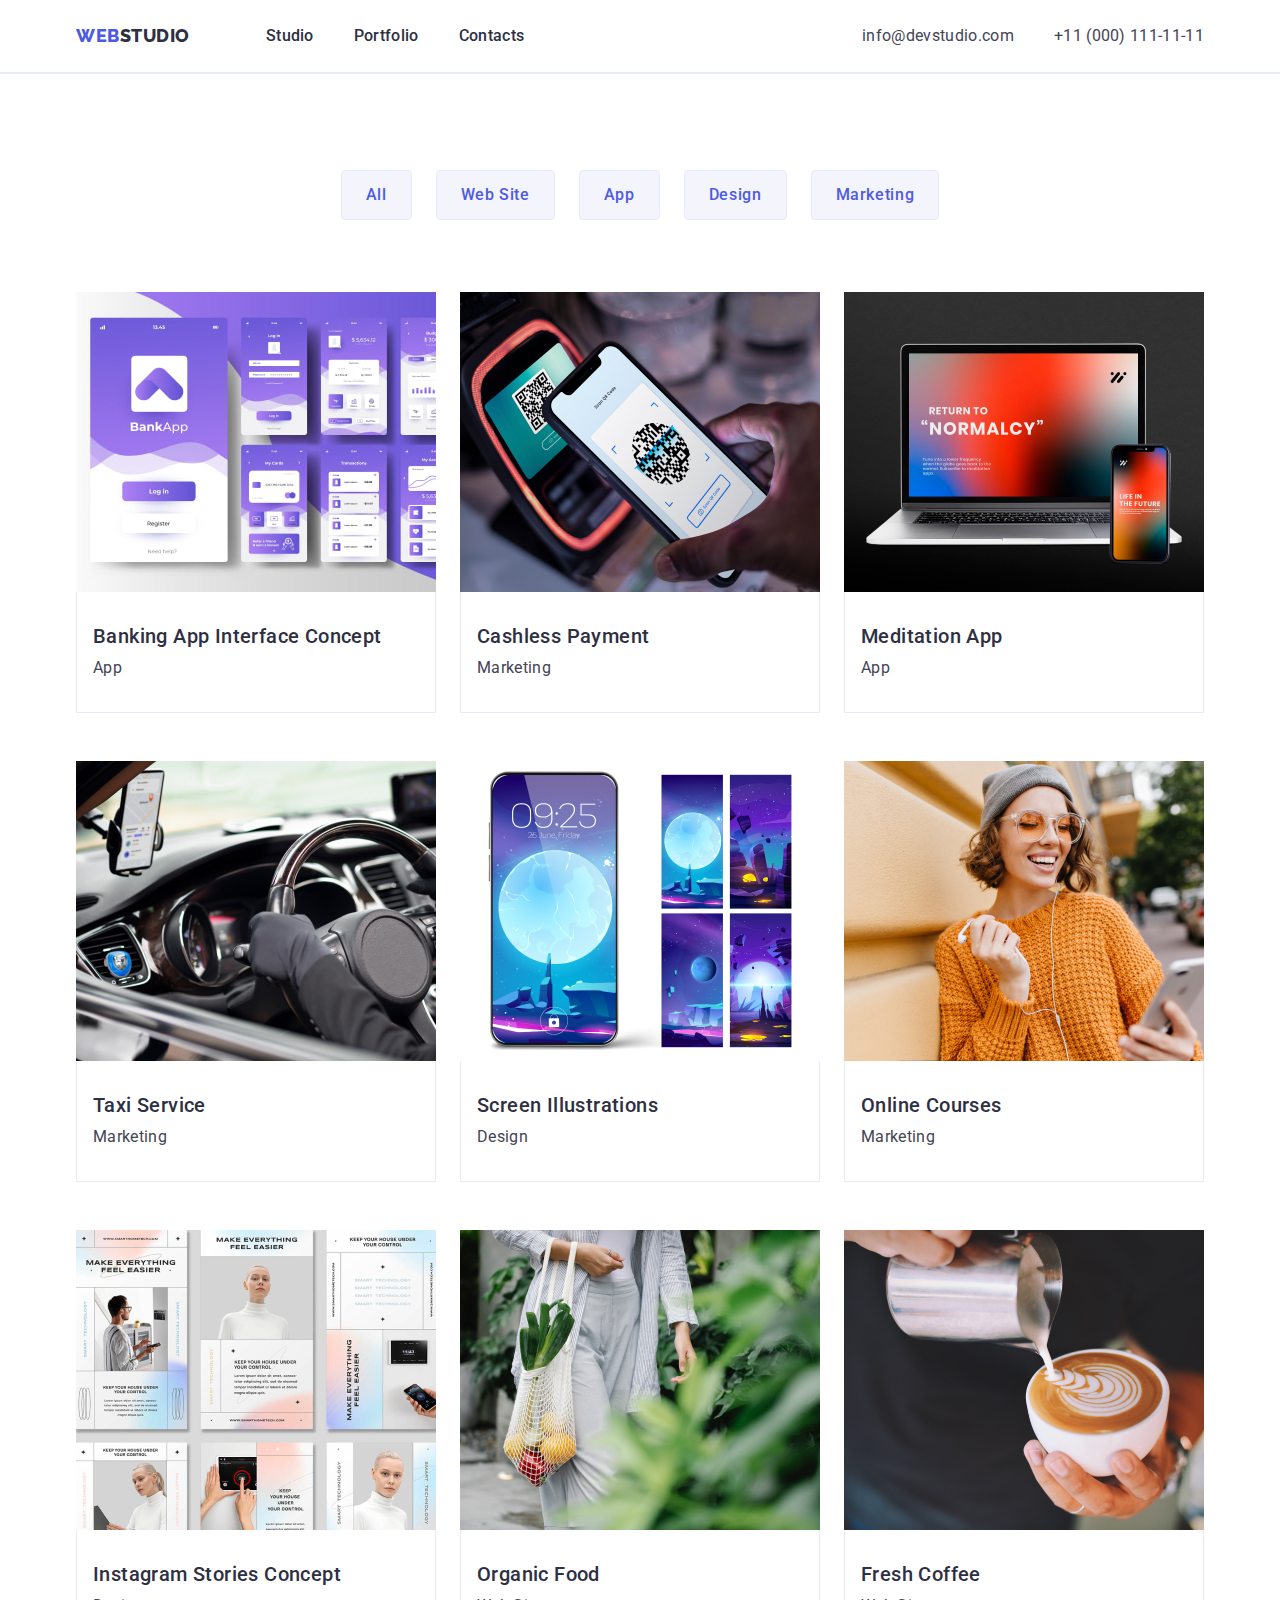
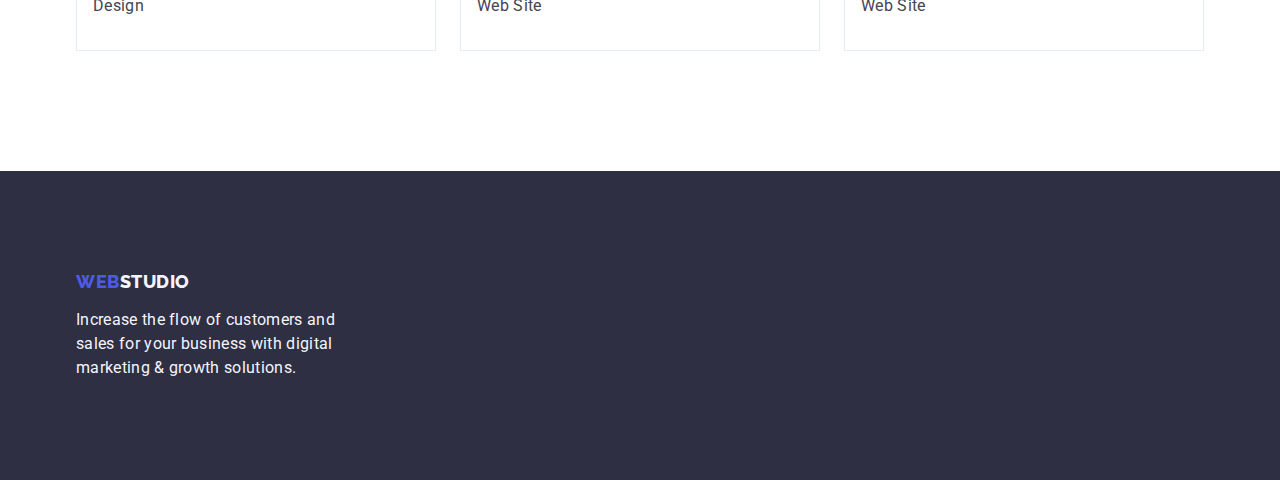
==== commit a60137ef: "done" ====
--- a/portfolio.html
+++ b/portfolio.html
@@ -107,8 +107,12 @@
                   src="./images/banking-app.jpg"
                   alt="Banking App Interface Concept"
                 />
-                <h2 class="works-image-name">Banking App Interface Concept</h2>
-                <p class="works-image-content">App</p>
+                <div class="works-content-text">
+                  <h2 class="works-image-name">
+                    Banking App Interface Concept
+                  </h2>
+                  <p class="works-image-content">App</p>
+                </div>
               </a>
             </li>
             <li class="works-items">
@@ -118,8 +122,10 @@
                   src="./images/scan-qrc.jpg"
                   alt="Cashless Payment"
                 />
-                <h2 class="works-image-name">Cashless Payment</h2>
-                <p class="works-image-content">Marketing</p>
+                <div class="works-content-text">
+                  <h2 class="works-image-name">Cashless Payment</h2>
+                  <p class="works-image-content">Marketing</p>
+                </div>
               </a>
             </li>
             <li class="works-items">
@@ -129,8 +135,10 @@
                   src="./images/medit-app.jpg"
                   alt="Meditation App"
                 />
-                <h2 class="works-image-name">Meditation App</h2>
-                <p class="works-image-content">App</p>
+                <div class="works-content-text">
+                  <h2 class="works-image-name">Meditation App</h2>
+                  <p class="works-image-content">App</p>
+                </div>
               </a>
             </li>
             <li class="works-items">
@@ -140,8 +148,10 @@
                   src="./images/taxi-service.jpg"
                   alt="Taxi Service"
                 />
-                <h2 class="works-image-name">Taxi Service</h2>
-                <p class="works-image-content">Marketing</p>
+                <div class="works-content-text">
+                  <h2 class="works-image-name">Taxi Service</h2>
+                  <p class="works-image-content">Marketing</p>
+                </div>
               </a>
             </li>
             <li class="works-items">
@@ -151,8 +161,10 @@
                   src="./images/scr-illust.jpg"
                   alt="Screen Illustrations"
                 />
-                <h2 class="works-image-name">Screen Illustrations</h2>
-                <p class="works-image-content">Design</p>
+                <div class="works-content-text">
+                  <h2 class="works-image-name">Screen Illustrations</h2>
+                  <p class="works-image-content">Design</p>
+                </div>
               </a>
             </li>
             <li class="works-items">
@@ -162,8 +174,10 @@
                   src="./images/online-cour.jpg"
                   alt="Online Courses"
                 />
-                <h2 class="works-image-name">Online Courses</h2>
-                <p class="works-image-content">Marketing</p>
+                <div class="works-content-text">
+                  <h2 class="works-image-name">Online Courses</h2>
+                  <p class="works-image-content">Marketing</p>
+                </div>
               </a>
             </li>
             <li class="works-items">
@@ -173,8 +187,10 @@
                   src="./images/instagram.jpg"
                   alt="Instagram Stories Concept"
                 />
-                <h2 class="works-image-name">Instagram Stories Concept</h2>
-                <p class="works-image-content">Design</p>
+                <div class="works-content-text">
+                  <h2 class="works-image-name">Instagram Stories Concept</h2>
+                  <p class="works-image-content">Design</p>
+                </div>
               </a>
             </li>
             <li class="works-items">
@@ -184,8 +200,10 @@
                   src="./images/food.jpg"
                   alt="Organic Food"
                 />
-                <h2 class="works-image-name">Organic Food</h2>
-                <p class="works-image-content">Web Site</p>
+                <div class="works-content-text">
+                  <h2 class="works-image-name">Organic Food</h2>
+                  <p class="works-image-content">Web Site</p>
+                </div>
               </a>
             </li>
             <li class="works-items">
@@ -195,8 +213,10 @@
                   src="./images/coffee.jpg"
                   alt="Fresh Coffee"
                 />
-                <h2 class="works-image-name">Fresh Coffee</h2>
-                <p class="works-image-content">Web Site</p>
+                <div class="works-content-text">
+                  <h2 class="works-image-name">Fresh Coffee</h2>
+                  <p class="works-image-content">Web Site</p>
+                </div>
               </a>
             </li>
           </ul>
--- a/css/styles.css
+++ b/css/styles.css
@@ -332,12 +332,18 @@
 
 .buttons-list {
   margin-bottom: 72px;
+  display: flex;
+  justify-content: center;
+  gap: 24px;
 }
 
 .buttons-list-name:hover,
 .buttons-list-name:focus {
   color: var(--white);
   background: var(--ocean);
+  box-shadow: 0px 3px 1px rgba(0, 0, 0, 0.1), 0px 2px 1px rgba(0, 0, 0, 0.08),
+    0px 2px 2px rgba(0, 0, 0, 0.12);
+  border: 1px solid var(--ocean);
 }
 
 .buttons-list-name {
@@ -349,18 +355,32 @@
   letter-spacing: 0.04em;
   color: var(--iris);
   background: var(--cloud);
-  box-shadow: 0px 3px 1px rgba(0, 0, 0, 0.1), 0px 2px 1px rgba(0, 0, 0, 0.08),
-    0px 2px 2px rgba(0, 0, 0, 0.12);
   border-radius: 4px;
+  padding: 12px 24px;
+  border: 1px solid var(--cornflower);
 }
 
 /*-------------------------- Works list --------------------------*/
 
-/* .works-list {
-} */
-
-/* .works-items {
-} */
+.works-list {
+  display: flex;
+  flex-wrap: wrap;
+  gap: 48px 24px;
+}
+
+.works-list li {
+  width: calc((100% - 48px) / 3);
+}
+
+.works-items {
+  max-width: 360px;
+}
+
+.works-content-text {
+  border: 1px solid var(--cornflower);
+  border-top: none;
+  padding: 32px 0 32px 16px;
+}
 
 /* .works-images {
 } */
@@ -371,6 +391,7 @@
   line-height: 1.2;
   letter-spacing: 0.02em;
   color: var(--navy-blue);
+  margin-bottom: 8px;
 }
 .works-image-content {
   font-size: 16px;
